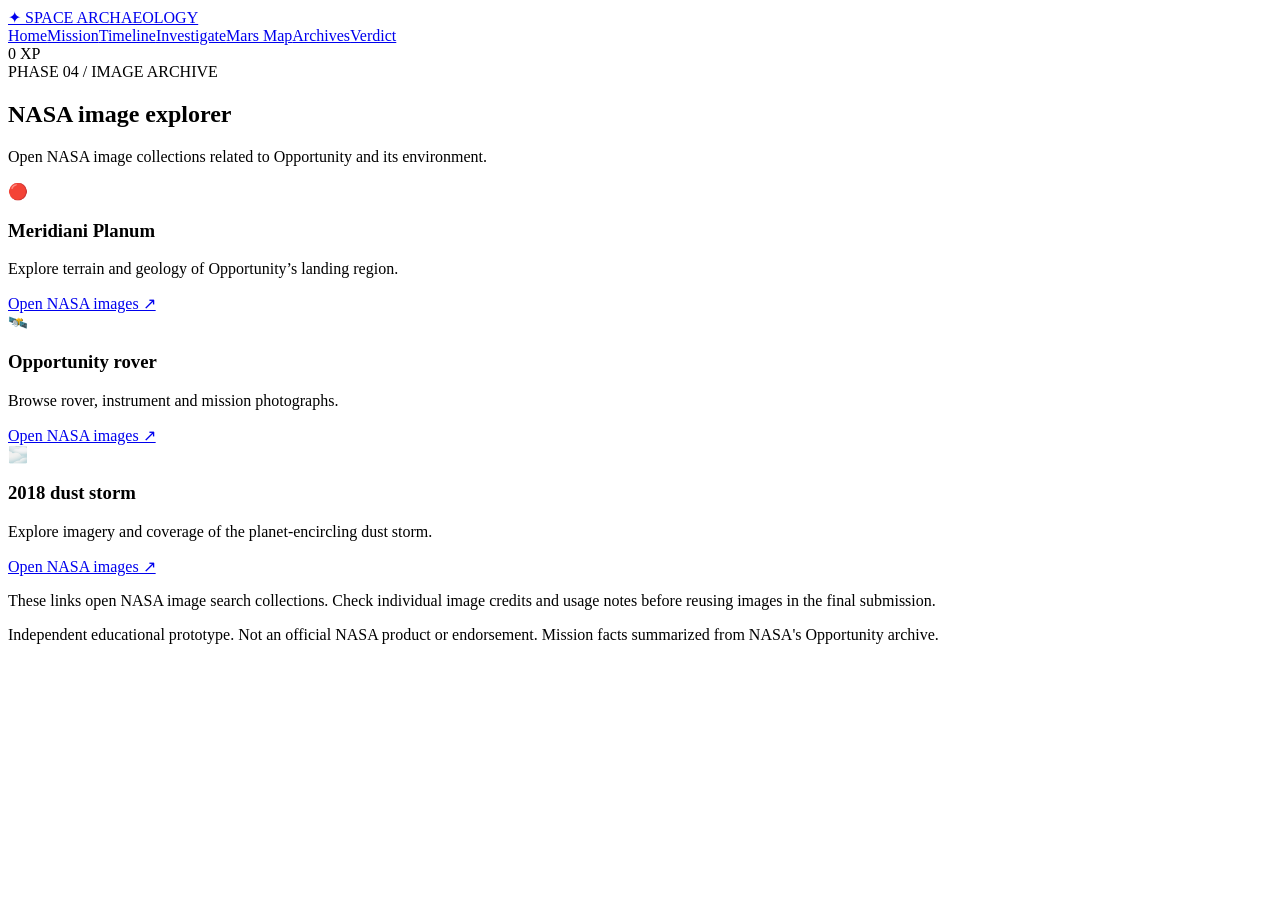
==== archives.html @ bbdb1ce1 "Add files via upload" ====
<!doctype html><html lang="en"><head><meta charset="utf-8"><meta name="viewport" content="width=device-width,initial-scale=1"><title>NASA Image Explorer | Space Archaeology</title><link rel="stylesheet" href="css/style.css"></head><body><header><div class="wrap nav"><a class="brand" href="index.html">✦ SPACE ARCHAEOLOGY</a><nav class="navlinks"><a class="" href="index.html">Home</a><a class="" href="mission.html">Mission</a><a class="" href="timeline.html">Timeline</a><a class="" href="investigation.html">Investigate</a><a class="" href="map.html">Mars Map</a><a class="active" href="archives.html">Archives</a><a class="" href="verdict.html">Verdict</a></nav><span class="xp" id="xp">0 XP</span></div></header><main class="wrap"><section class="pagehead"><div class="eyebrow">PHASE 04 / IMAGE ARCHIVE</div><h1>NASA image explorer</h1><p class="lead">Open NASA image collections related to Opportunity and its environment.</p></section><section class="section gallery"><article class="card"><div class="art">🔴</div><h3>Meridiani Planum</h3><p>Explore terrain and geology of Opportunity’s landing region.</p><a class="btn" target="_blank" rel="noopener" href="https://images.nasa.gov/search?q=Opportunity%20Meridiani%20Planum">Open NASA images ↗</a></article><article class="card"><div class="art">🛰️</div><h3>Opportunity rover</h3><p>Browse rover, instrument and mission photographs.</p><a class="btn" target="_blank" rel="noopener" href="https://images.nasa.gov/search?q=Mars%20Opportunity%20rover">Open NASA images ↗</a></article><article class="card"><div class="art">🌫️</div><h3>2018 dust storm</h3><p>Explore imagery and coverage of the planet-encircling dust storm.</p><a class="btn" target="_blank" rel="noopener" href="https://images.nasa.gov/search?q=Mars%20global%20dust%20storm%202018">Open NASA images ↗</a></article></section><p>These links open NASA image search collections. Check individual image credits and usage notes before reusing images in the final submission.</p></main><footer><div class="wrap">Independent educational prototype. Not an official NASA product or endorsement. Mission facts summarized from NASA's Opportunity archive.</div></footer><script src="js/main.js"></script></body></html>
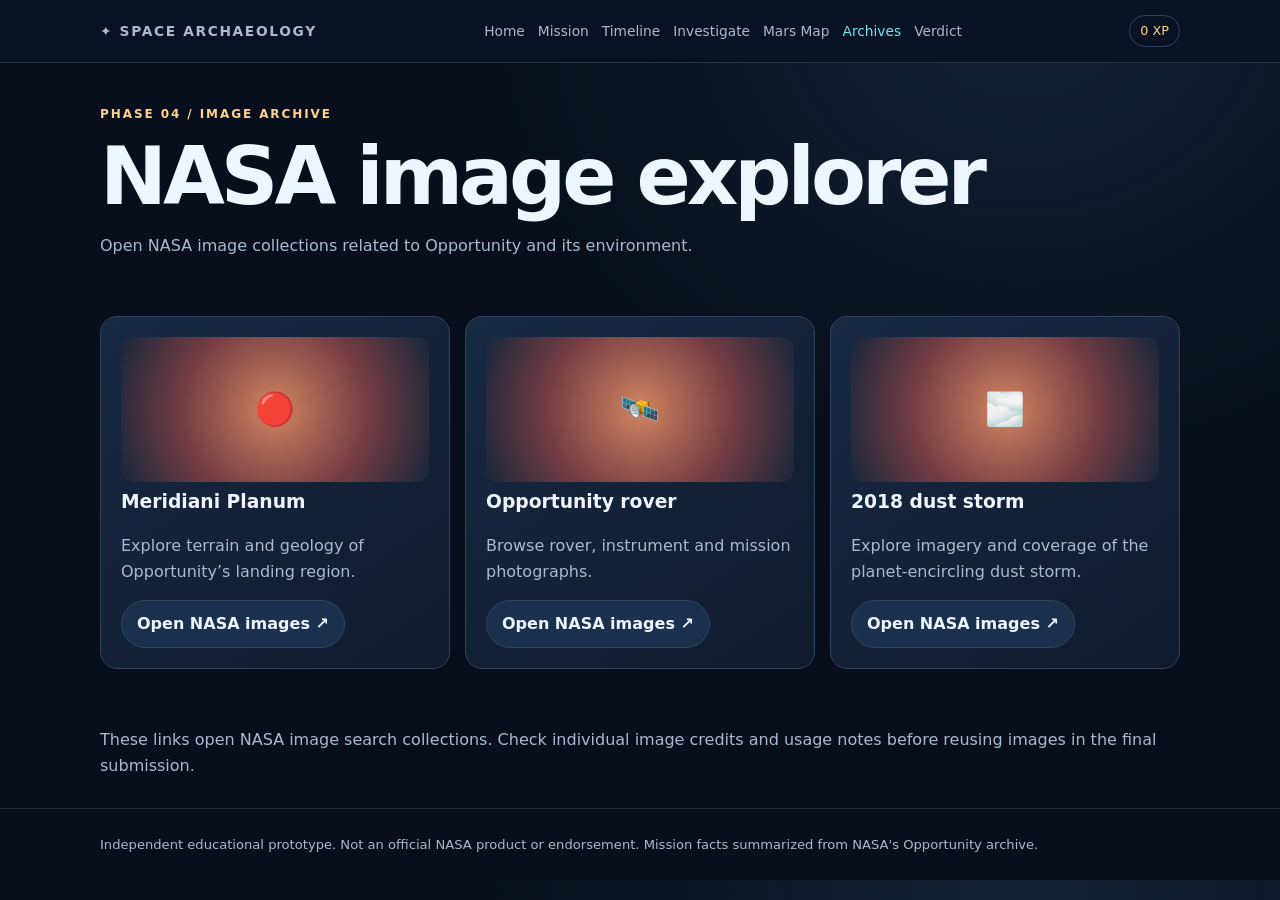
==== commit 0ae92f1c: "Add files via upload" ====
--- a/archives.html
+++ b/archives.html
@@ -1 +1 @@
-<!doctype html><html lang="en"><head><meta charset="utf-8"><meta name="viewport" content="width=device-width,initial-scale=1"><title>NASA Image Explorer | Space Archaeology</title><link rel="stylesheet" href="css/style.css"></head><body><header><div class="wrap nav"><a class="brand" href="index.html">✦ SPACE ARCHAEOLOGY</a><nav class="navlinks"><a class="" href="index.html">Home</a><a class="" href="mission.html">Mission</a><a class="" href="timeline.html">Timeline</a><a class="" href="investigation.html">Investigate</a><a class="" href="map.html">Mars Map</a><a class="active" href="archives.html">Archives</a><a class="" href="verdict.html">Verdict</a></nav><span class="xp" id="xp">0 XP</span></div></header><main class="wrap"><section class="pagehead"><div class="eyebrow">PHASE 04 / IMAGE ARCHIVE</div><h1>NASA image explorer</h1><p class="lead">Open NASA image collections related to Opportunity and its environment.</p></section><section class="section gallery"><article class="card"><div class="art">🔴</div><h3>Meridiani Planum</h3><p>Explore terrain and geology of Opportunity’s landing region.</p><a class="btn" target="_blank" rel="noopener" href="https://images.nasa.gov/search?q=Opportunity%20Meridiani%20Planum">Open NASA images ↗</a></article><article class="card"><div class="art">🛰️</div><h3>Opportunity rover</h3><p>Browse rover, instrument and mission photographs.</p><a class="btn" target="_blank" rel="noopener" href="https://images.nasa.gov/search?q=Mars%20Opportunity%20rover">Open NASA images ↗</a></article><article class="card"><div class="art">🌫️</div><h3>2018 dust storm</h3><p>Explore imagery and coverage of the planet-encircling dust storm.</p><a class="btn" target="_blank" rel="noopener" href="https://images.nasa.gov/search?q=Mars%20global%20dust%20storm%202018">Open NASA images ↗</a></article></section><p>These links open NASA image search collections. Check individual image credits and usage notes before reusing images in the final submission.</p></main><footer><div class="wrap">Independent educational prototype. Not an official NASA product or endorsement. Mission facts summarized from NASA's Opportunity archive.</div></footer><script src="js/main.js"></script></body></html>+<!doctype html><html lang="en"><head><meta charset="utf-8"><meta name="viewport" content="width=device-width,initial-scale=1"><title>NASA Image Explorer | Space Archaeology</title><link rel="stylesheet" href="style.css"></head><body><header><div class="wrap nav"><a class="brand" href="index.html">✦ SPACE ARCHAEOLOGY</a><nav class="navlinks"><a class="" href="index.html">Home</a><a class="" href="mission.html">Mission</a><a class="" href="timeline.html">Timeline</a><a class="" href="investigation.html">Investigate</a><a class="" href="map.html">Mars Map</a><a class="active" href="archives.html">Archives</a><a class="" href="verdict.html">Verdict</a></nav><span class="xp" id="xp">0 XP</span></div></header><main class="wrap"><section class="pagehead"><div class="eyebrow">PHASE 04 / IMAGE ARCHIVE</div><h1>NASA image explorer</h1><p class="lead">Open NASA image collections related to Opportunity and its environment.</p></section><section class="section gallery"><article class="card"><div class="art">🔴</div><h3>Meridiani Planum</h3><p>Explore terrain and geology of Opportunity’s landing region.</p><a class="btn" target="_blank" rel="noopener" href="https://images.nasa.gov/search?q=Opportunity%20Meridiani%20Planum">Open NASA images ↗</a></article><article class="card"><div class="art">🛰️</div><h3>Opportunity rover</h3><p>Browse rover, instrument and mission photographs.</p><a class="btn" target="_blank" rel="noopener" href="https://images.nasa.gov/search?q=Mars%20Opportunity%20rover">Open NASA images ↗</a></article><article class="card"><div class="art">🌫️</div><h3>2018 dust storm</h3><p>Explore imagery and coverage of the planet-encircling dust storm.</p><a class="btn" target="_blank" rel="noopener" href="https://images.nasa.gov/search?q=Mars%20global%20dust%20storm%202018">Open NASA images ↗</a></article></section><p>These links open NASA image search collections. Check individual image credits and usage notes before reusing images in the final submission.</p></main><footer><div class="wrap">Independent educational prototype. Not an official NASA product or endorsement. Mission facts summarized from NASA's Opportunity archive.</div></footer><script src="main.js"></script></body></html>
--- a/style.css
+++ b/style.css
@@ -0,0 +1 @@
+:root{--bg:#080e1b;--panel:#14223a;--line:#30435e;--ink:#edf5ff;--muted:#a9bad0;--cyan:#76e4ec;--gold:#ffd18a;--green:#8de2b5}*{box-sizing:border-box}body{margin:0;background:radial-gradient(ellipse at 80% 0%,#244b6a55,transparent 38%),var(--bg);color:var(--ink);font:16px/1.6 system-ui,sans-serif}.wrap{width:min(1080px,92vw);margin:auto}header{position:sticky;top:0;background:#091323ee;border-bottom:1px solid #ffffff22;z-index:5}.nav{display:flex;align-items:center;justify-content:space-between;gap:16px;padding:15px 0;flex-wrap:wrap}.brand{color:var(--cyan);font-weight:800;letter-spacing:.12em}.navlinks{display:flex;gap:13px;flex-wrap:wrap}.nav a{color:var(--muted);text-decoration:none;font-size:.86rem}.nav a:hover,.nav a.active{color:var(--cyan)}.xp{font-size:.8rem;color:var(--gold);border:1px solid var(--line);padding:5px 10px;border-radius:30px}.hero{padding:62px 0;display:grid;grid-template-columns:1.1fr .9fr;gap:30px;align-items:center}.eyebrow,.kicker{color:var(--gold);font-size:.75rem;letter-spacing:.16em;font-weight:800}h1{font-size:clamp(2.5rem,7vw,5rem);line-height:1;margin:12px 0;letter-spacing:-.05em}h1 span{color:var(--cyan)}h2{font-size:2rem;margin:8px 0}.lead,p{color:var(--muted)}.planet{height:300px;border:1px solid var(--line);border-radius:24px;display:grid;place-items:center;background:linear-gradient(145deg,#1b3858,#0b1525);position:relative}.mars{height:205px;width:205px;border-radius:50%;background:radial-gradient(circle at 30% 25%,#f2bd8c,#c66b50 40%,#763a3d 75%,#35273a);box-shadow:inset -25px -20px 35px #0009,0 0 65px #d67b6033}.planet:after{content:'MARS · FIELD ARCHIVE';position:absolute;bottom:15px;left:17px;color:var(--muted);font-size:.72rem;letter-spacing:.13em}.section{padding:24px 0 42px}.grid{display:grid;grid-template-columns:repeat(3,1fr);gap:15px}.two{grid-template-columns:repeat(2,1fr)}.card{background:linear-gradient(145deg,#172943,#101b2e);border:1px solid var(--line);border-radius:17px;padding:20px}.card h3{margin:5px 0}.kicker{color:var(--cyan);font-size:.72rem}.btn,button{display:inline-block;border:1px solid var(--line);background:#1b304d;color:var(--ink);padding:10px 15px;border-radius:30px;text-decoration:none;font-weight:700;cursor:pointer}.btn.primary{background:var(--cyan);color:#06151b;border-color:var(--cyan)}.statrow{display:grid;grid-template-columns:repeat(3,1fr);gap:12px}.stat{padding:16px;background:#0d192b;border:1px solid var(--line);border-radius:14px}.stat strong{display:block;font-size:1.8rem;color:var(--cyan)}.stat small{color:var(--muted)}.bar{height:9px;background:#2a3d57;border-radius:20px;overflow:hidden}.bar i{display:block;height:100%;width:0;background:linear-gradient(90deg,var(--cyan),var(--green))}.pagehead{padding:42px 0 18px}.event{padding:17px;border:1px solid var(--line);border-radius:14px;background:#101d30;margin:12px 0;display:grid;grid-template-columns:120px 1fr;gap:12px}.year{color:var(--gold);font-weight:800}.detail{display:none;color:var(--muted);padding-top:8px}.event.open .detail{display:block}.answers{display:grid;gap:9px;margin:15px 0}.answers button{text-align:left;border-radius:12px}.correct{border-color:var(--green)!important;background:#8de2b522!important}.wrong{border-color:#ff9f9f!important}.feedback{min-height:25px;color:var(--muted)}.badgegrid{display:flex;gap:12px;flex-wrap:wrap}.badgecard{border:1px solid var(--line);background:#0d192b;padding:14px;border-radius:14px;text-align:center;opacity:.4;min-width:130px}.badgecard.unlocked{opacity:1;border-color:var(--green)}.badgecard b{display:block}.map{height:390px;border:1px solid var(--line);border-radius:20px;background:radial-gradient(circle at 50% 48%,#c97859,#753d40 47%,#17263c 48%,#0d192b 70%);position:relative;display:grid;place-items:center}.gallery{display:grid;grid-template-columns:repeat(3,1fr);gap:15px}.art{height:145px;border-radius:12px;background:radial-gradient(circle at 50%,#d18461,#743c43 55%,#17263b);display:grid;place-items:center;font-size:2rem}footer{border-top:1px solid #ffffff22;padding:25px 0;color:var(--muted);font-size:.82rem;margin-top:30px}@media(max-width:750px){.hero{grid-template-columns:1fr;padding:40px 0}.grid,.two,.gallery{grid-template-columns:1fr}.event{grid-template-columns:1fr}.navlinks{gap:8px}.planet{height:240px}}
